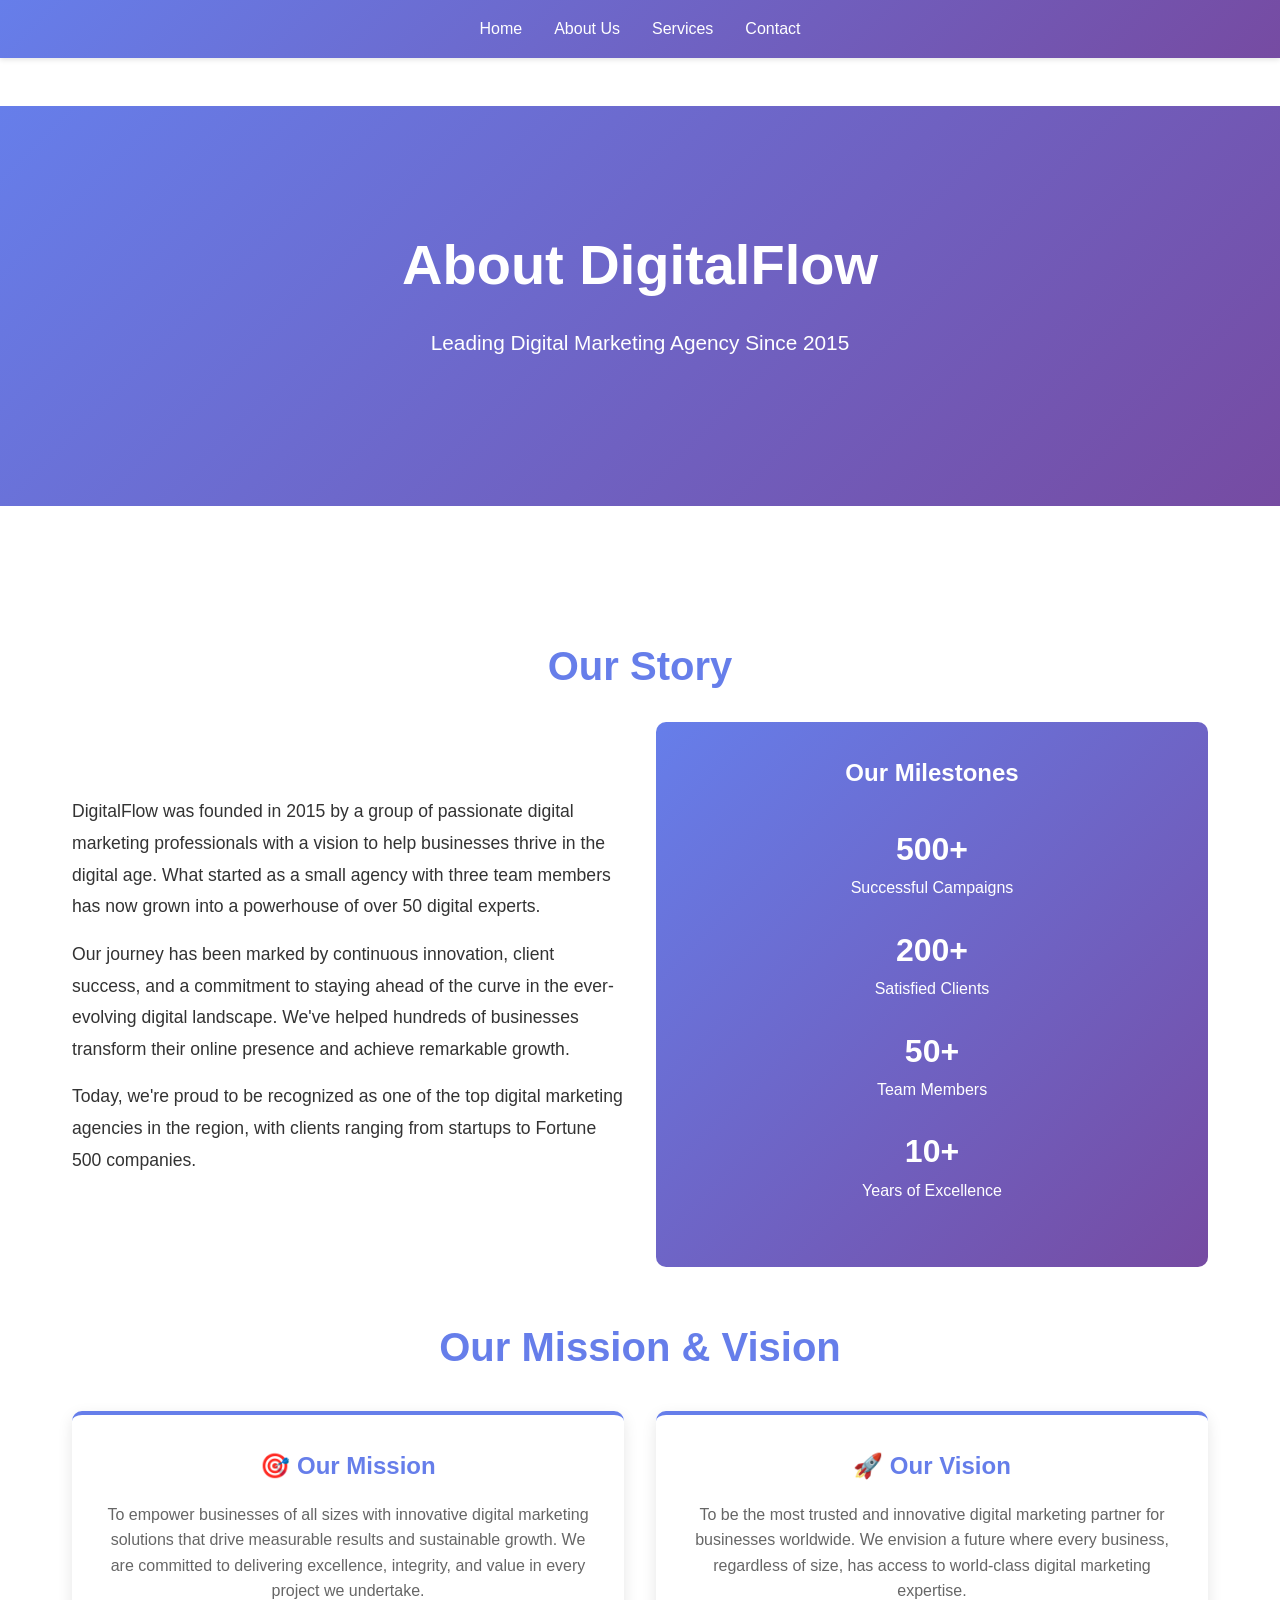
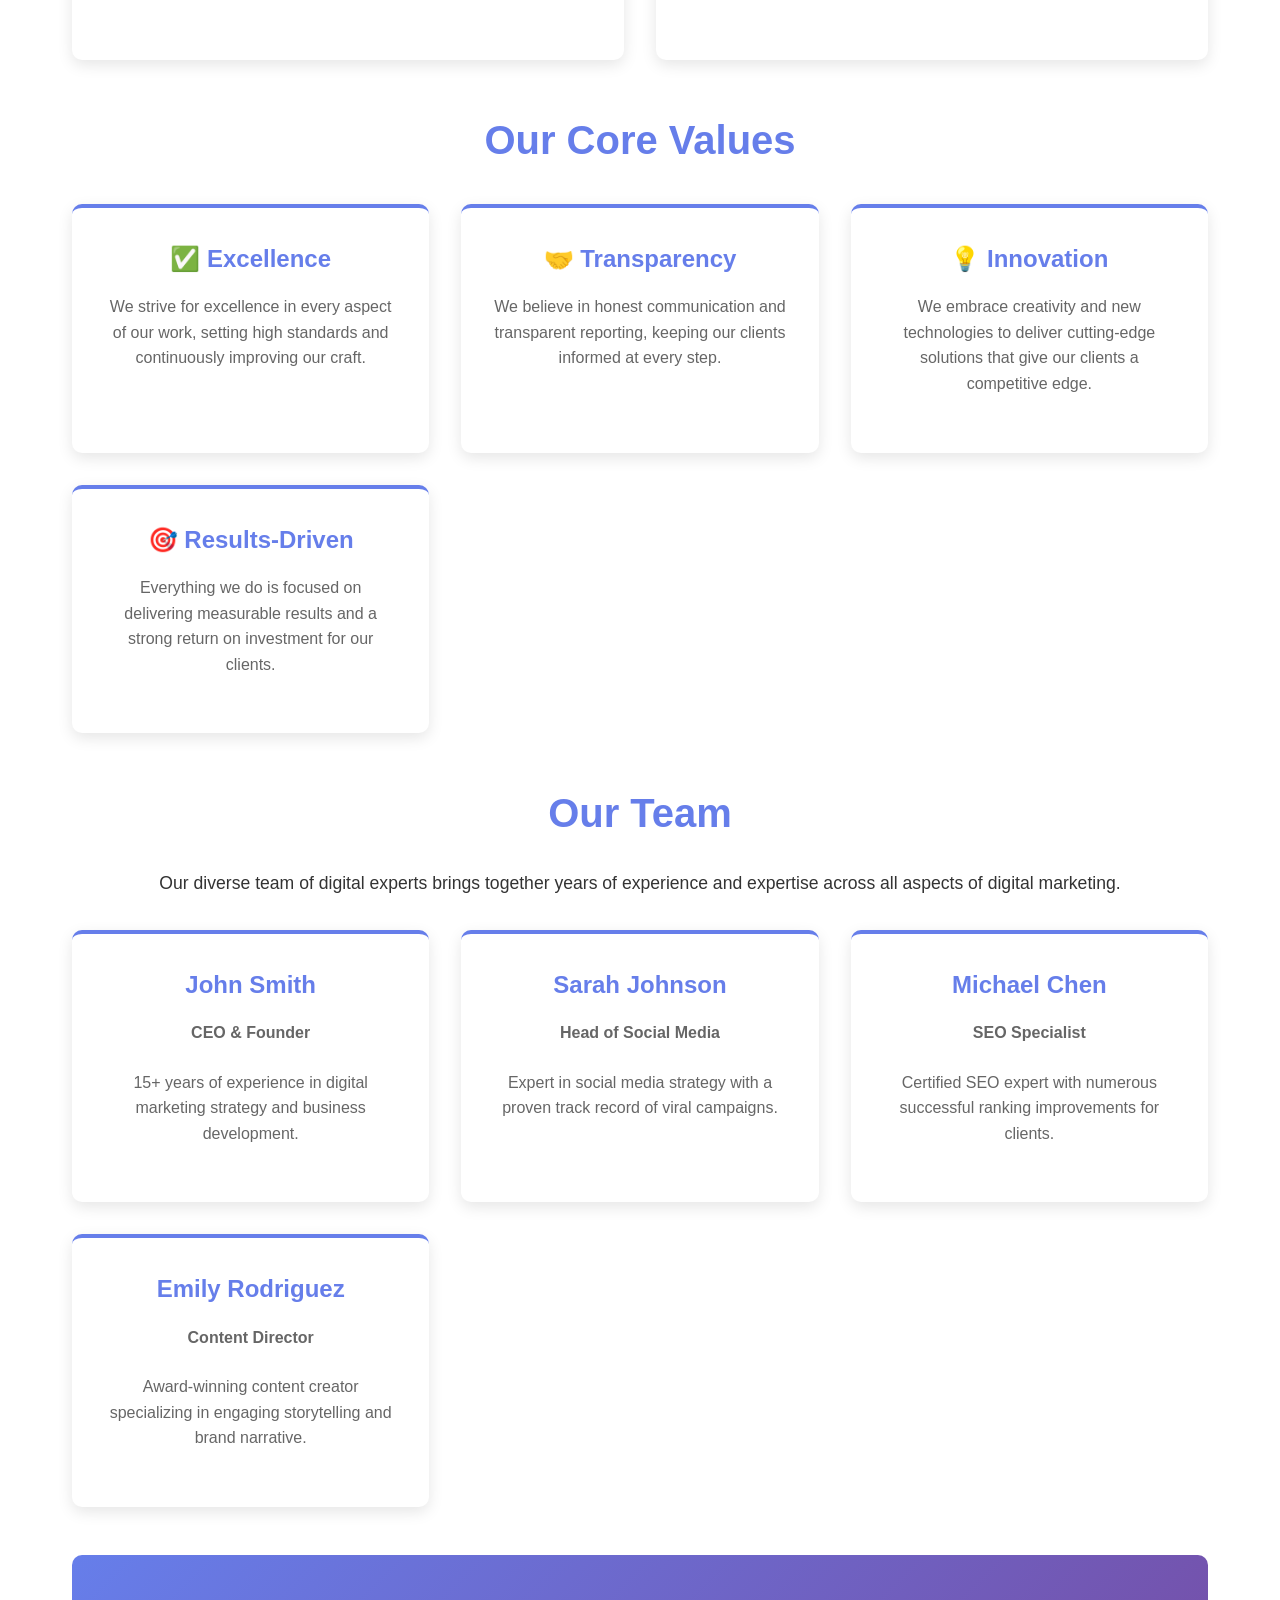
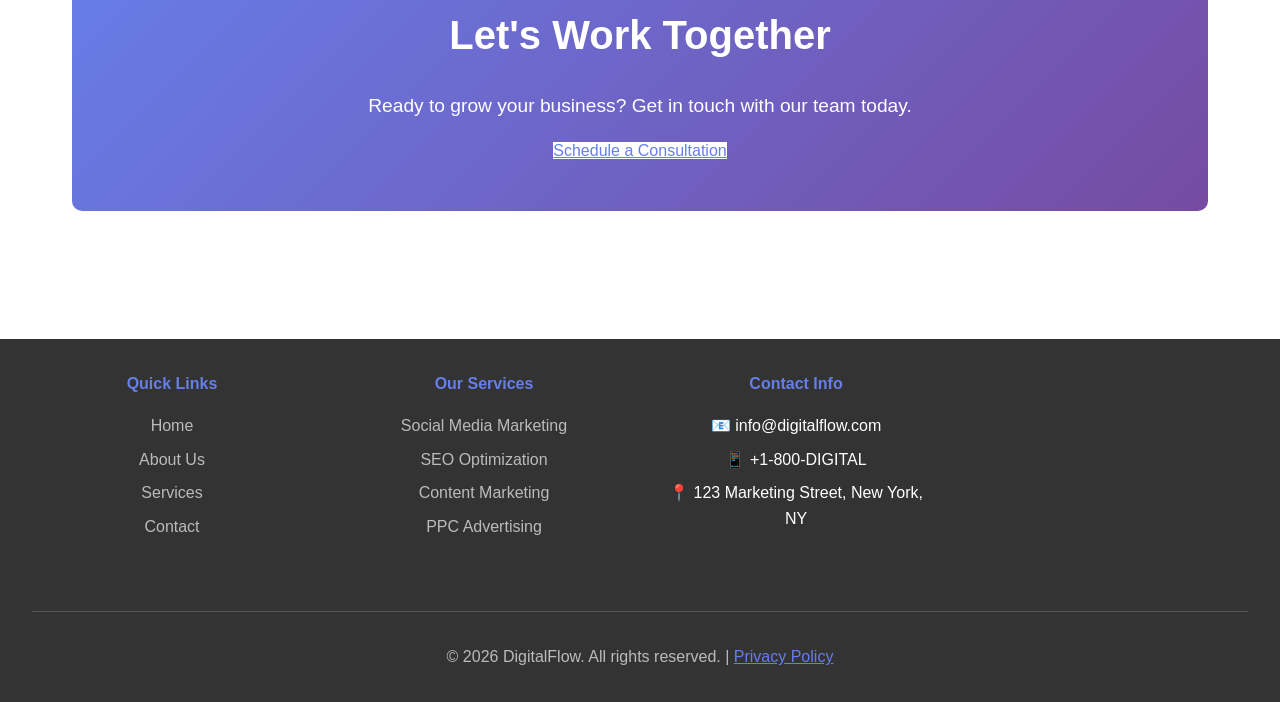
==== about.html @ e255d8bb "first commit" ====
<!DOCTYPE html>
<html lang="en">
<head>
    <meta charset="UTF-8">
    <meta name="viewport" content="width=device-width, initial-scale=1.0">
    <title>About Us - DigitalFlow</title>
    <link rel="stylesheet" href="style.css">
</head>
<body>
    <!-- Navigation Bar -->
    <nav>
        <ul>
            <li><a href="index.html">Home</a></li>
            <li><a href="about.html">About Us</a></li>
            <li><a href="services.html">Services</a></li>
            <li><a href="contact.html">Contact</a></li>
        </ul>
    </nav>

    <!-- Page Hero -->
    <section class="hero" style="min-height: 400px;">
        <h1>About DigitalFlow</h1>
        <p>Leading Digital Marketing Agency Since 2015</p>
    </section>

    <main>
        <!-- Our Story -->
        <section id="story">
            <h2>Our Story</h2>
            <div class="about-content">
                <div class="about-text">
                    <p>DigitalFlow was founded in 2015 by a group of passionate digital marketing professionals with a vision to help businesses thrive in the digital age. What started as a small agency with three team members has now grown into a powerhouse of over 50 digital experts.</p>
                    <p>Our journey has been marked by continuous innovation, client success, and a commitment to staying ahead of the curve in the ever-evolving digital landscape. We've helped hundreds of businesses transform their online presence and achieve remarkable growth.</p>
                    <p>Today, we're proud to be recognized as one of the top digital marketing agencies in the region, with clients ranging from startups to Fortune 500 companies.</p>
                </div>
                <div style="background: linear-gradient(135deg, #667eea 0%, #764ba2 100%); border-radius: 10px; padding: 2rem; color: white; text-align: center;">
                    <h3 style="color: white;">Our Milestones</h3>
                    <div style="margin: 2rem 0;">
                        <div style="margin-bottom: 1.5rem;">
                            <div style="font-size: 2rem; font-weight: bold;">500+</div>
                            <p>Successful Campaigns</p>
                        </div>
                        <div style="margin-bottom: 1.5rem;">
                            <div style="font-size: 2rem; font-weight: bold;">200+</div>
                            <p>Satisfied Clients</p>
                        </div>
                        <div style="margin-bottom: 1.5rem;">
                            <div style="font-size: 2rem; font-weight: bold;">50+</div>
                            <p>Team Members</p>
                        </div>
                        <div>
                            <div style="font-size: 2rem; font-weight: bold;">10+</div>
                            <p>Years of Excellence</p>
                        </div>
                    </div>
                </div>
            </div>
        </section>

        <!-- Mission & Vision -->
        <section id="mission-vision">
            <h2>Our Mission & Vision</h2>
            <div class="services-grid">
                <div class="service-card">
                    <h3>🎯 Our Mission</h3>
                    <p>To empower businesses of all sizes with innovative digital marketing solutions that drive measurable results and sustainable growth. We are committed to delivering excellence, integrity, and value in every project we undertake.</p>
                </div>
                <div class="service-card">
                    <h3>🚀 Our Vision</h3>
                    <p>To be the most trusted and innovative digital marketing partner for businesses worldwide. We envision a future where every business, regardless of size, has access to world-class digital marketing expertise.</p>
                </div>
            </div>
        </section>

        <!-- Core Values -->
        <section id="values">
            <h2>Our Core Values</h2>
            <div class="services-grid">
                <div class="service-card">
                    <h3>✅ Excellence</h3>
                    <p>We strive for excellence in every aspect of our work, setting high standards and continuously improving our craft.</p>
                </div>
                <div class="service-card">
                    <h3>🤝 Transparency</h3>
                    <p>We believe in honest communication and transparent reporting, keeping our clients informed at every step.</p>
                </div>
                <div class="service-card">
                    <h3>💡 Innovation</h3>
                    <p>We embrace creativity and new technologies to deliver cutting-edge solutions that give our clients a competitive edge.</p>
                </div>
                <div class="service-card">
                    <h3>🎯 Results-Driven</h3>
                    <p>Everything we do is focused on delivering measurable results and a strong return on investment for our clients.</p>
                </div>
            </div>
        </section>

        <!-- Team Section -->
        <section id="team">
            <h2>Our Team</h2>
            <p style="text-align: center; font-size: 1.1rem; margin-bottom: 2rem;">Our diverse team of digital experts brings together years of experience and expertise across all aspects of digital marketing.</p>
            <div class="services-grid">
                <div class="service-card">
                    <h3>John Smith</h3>
                    <p><strong>CEO & Founder</strong></p>
                    <p>15+ years of experience in digital marketing strategy and business development.</p>
                </div>
                <div class="service-card">
                    <h3>Sarah Johnson</h3>
                    <p><strong>Head of Social Media</strong></p>
                    <p>Expert in social media strategy with a proven track record of viral campaigns.</p>
                </div>
                <div class="service-card">
                    <h3>Michael Chen</h3>
                    <p><strong>SEO Specialist</strong></p>
                    <p>Certified SEO expert with numerous successful ranking improvements for clients.</p>
                </div>
                <div class="service-card">
                    <h3>Emily Rodriguez</h3>
                    <p><strong>Content Director</strong></p>
                    <p>Award-winning content creator specializing in engaging storytelling and brand narrative.</p>
                </div>
            </div>
        </section>

        <!-- CTA -->
        <section style="background: linear-gradient(135deg, #667eea 0%, #764ba2 100%); color: white; padding: 3rem 2rem; border-radius: 10px; text-align: center; margin-top: 3rem;">
            <h2 style="color: white;">Let's Work Together</h2>
            <p style="font-size: 1.2rem; margin: 1rem 0;">Ready to grow your business? Get in touch with our team today.</p>
            <a href="contact.html" class="btn" style="background: white; color: #667eea;">Schedule a Consultation</a>
        </section>
    </main>

    <!-- Footer -->
    <footer>
        <div class="footer-section">
            <h4>Quick Links</h4>
            <ul>
                <li><a href="index.html">Home</a></li>
                <li><a href="about.html">About Us</a></li>
                <li><a href="services.html">Services</a></li>
                <li><a href="contact.html">Contact</a></li>
            </ul>
        </div>
        <div class="footer-section">
            <h4>Our Services</h4>
            <ul>
                <li><a href="service-social-media.html">Social Media Marketing</a></li>
                <li><a href="service-seo.html">SEO Optimization</a></li>
                <li><a href="service-content.html">Content Marketing</a></li>
                <li><a href="service-ppc.html">PPC Advertising</a></li>
            </ul>
        </div>
        <div class="footer-section">
            <h4>Contact Info</h4>
            <ul>
                <li>📧 info@digitalflow.com</li>
                <li>📱 +1-800-DIGITAL</li>
                <li>📍 123 Marketing Street, New York, NY</li>
            </ul>
        </div>
        <div class="footer-bottom" style="grid-column: 1 / -1;">
            <p>&copy; 2026 DigitalFlow. All rights reserved. | <a href="#privacy" style="color: #667eea;">Privacy Policy</a></p>
        </div>
    </footer>
</body>
</html>
---- style.css ----
* {
    margin: 0;
    padding: 0;
    box-sizing: border-box;
}

body {
    font-family: 'Segoe UI', Tahoma, Geneva, Verdana, sans-serif;
    line-height: 1.6;
    color: #333;
}

/* Navigation Bar */
nav {
    background: linear-gradient(135deg, #667eea 0%, #764ba2 100%);
    padding: 1rem 2rem;
    position: sticky;
    top: 0;
    z-index: 1000;
    box-shadow: 0 2px 5px rgba(0, 0, 0, 0.1);
}

nav ul {
    list-style: none;
    display: flex;
    justify-content: center;
    flex-wrap: wrap;
    gap: 2rem;
}

nav a {
    color: white;
    text-decoration: none;
    font-weight: 500;
    transition: opacity 0.3s ease;
}

nav a:hover {
    opacity: 0.8;
    text-decoration: underline;
}

/* Hero Section */
.hero {
    background: linear-gradient(135deg, #667eea 0%, #764ba2 100%);
    color: white;
    padding: 100px 2rem;
    text-align: center;
    min-height: 600px;
    display: flex;
    align-items: center;
    justify-content: center;
    flex-direction: column;
}

.hero h1 {
    font-size: 3.5rem;
    margin-bottom: 1rem;
    animation: slideIn 0.8s ease;
}

.hero p {
    font-size: 1.3rem;
    margin-bottom: 2rem;
    max-width: 600px;
}

.hero .btn {
    background: white;
    color: #667eea;
    padding: 12px 30px;
    border: none;
    border-radius: 5px;
    cursor: pointer;
    font-size: 1rem;
    font-weight: 600;
    transition: transform 0.3s, box-shadow 0.3s;
    text-decoration: none;
    display: inline-block;
}

.hero .btn:hover {
    transform: translateY(-2px);
    box-shadow: 0 5px 15px rgba(0, 0, 0, 0.2);
}

@keyframes slideIn {
    from {
        opacity: 0;
        transform: translateY(-20px);
    }
    to {
        opacity: 1;
        transform: translateY(0);
    }
}

/* Main Content */
main {
    max-width: 1200px;
    margin: 0 auto;
    padding: 2rem;
}

section {
    margin: 3rem 0;
}

h2 {
    color: #667eea;
    font-size: 2.5rem;
    margin-bottom: 1.5rem;
    text-align: center;
}

h3 {
    color: #764ba2;
    font-size: 1.5rem;
    margin-bottom: 1rem;
}

/* About Section */
.about-content {
    display: grid;
    grid-template-columns: 1fr 1fr;
    gap: 2rem;
    align-items: center;
}

.about-content img {
    width: 100%;
    border-radius: 10px;
    box-shadow: 0 5px 15px rgba(0, 0, 0, 0.1);
}

.about-text p {
    margin-bottom: 1rem;
    font-size: 1.1rem;
    line-height: 1.8;
}

/* Services Grid */
.services-grid {
    display: grid;
    grid-template-columns: repeat(auto-fit, minmax(280px, 1fr));
    gap: 2rem;
    margin: 2rem 0;
}

.service-card {
    background: white;
    border-radius: 10px;
    padding: 2rem;
    text-align: center;
    box-shadow: 0 5px 15px rgba(0, 0, 0, 0.1);
    transition: transform 0.3s, box-shadow 0.3s;
    border-top: 4px solid #667eea;
}

.service-card:hover {
    transform: translateY(-5px);
    box-shadow: 0 10px 25px rgba(0, 0, 0, 0.15);
}

.service-card img {
    width: 100%;
    height: 200px;
    object-fit: cover;
    border-radius: 8px;
    margin-bottom: 1rem;
}

.service-card h3 {
    color: #667eea;
}

.service-card p {
    color: #666;
    margin-bottom: 1.5rem;
}

.service-card a {
    color: white;
    background: linear-gradient(135deg, #667eea 0%, #764ba2 100%);
    padding: 10px 20px;
    border-radius: 5px;
    text-decoration: none;
    font-weight: 600;
    display: inline-block;
    transition: opacity 0.3s;
}

.service-card a:hover {
    opacity: 0.9;
}

/* Service Detail Page */
.service-detail {
    background: white;
    border-radius: 10px;
    padding: 2rem;
    margin: 2rem 0;
}

.service-detail img {
    width: 100%;
    max-width: 800px;
    height: 400px;
    object-fit: cover;
    border-radius: 10px;
    margin-bottom: 2rem;
}

.service-detail-content {
    display: grid;
    grid-template-columns: 2fr 1fr;
    gap: 2rem;
}

.service-features {
    background: #f8f9fa;
    padding: 2rem;
    border-radius: 10px;
    margin-top: 2rem;
}

.service-features ul {
    list-style: none;
    padding-left: 0;
}

.service-features li {
    padding: 0.8rem 0;
    padding-left: 2rem;
    position: relative;
    color: #555;
}

.service-features li:before {
    content: "✓";
    position: absolute;
    left: 0;
    color: #667eea;
    font-weight: bold;
    font-size: 1.2rem;
}

.pricing-box {
    background: linear-gradient(135deg, #667eea 0%, #764ba2 100%);
    color: white;
    padding: 2rem;
    border-radius: 10px;
    text-align: center;
    height: fit-content;
    position: sticky;
    top: 100px;
}

.pricing-box h3 {
    color: white;
    margin-bottom: 1rem;
}

.price {
    font-size: 2.5rem;
    font-weight: bold;
    margin: 1rem 0;
}

.pricing-box button {
    background: white;
    color: #667eea;
    border: none;
    padding: 12px 30px;
    border-radius: 5px;
    font-weight: 600;
    cursor: pointer;
    margin-top: 1rem;
    width: 100%;
    transition: transform 0.3s;
}

.pricing-box button:hover {
    transform: scale(1.05);
}

/* Contact Form */
.contact-form {
    max-width: 600px;
    margin: 2rem auto;
    background: white;
    padding: 2rem;
    border-radius: 10px;
    box-shadow: 0 5px 15px rgba(0, 0, 0, 0.1);
}

.form-group {
    margin-bottom: 1.5rem;
}

.form-group label {
    display: block;
    margin-bottom: 0.5rem;
    color: #333;
    font-weight: 500;
}

.form-group input,
.form-group textarea {
    width: 100%;
    padding: 10px;
    border: 1px solid #ddd;
    border-radius: 5px;
    font-family: inherit;
    font-size: 1rem;
}

.form-group input:focus,
.form-group textarea:focus {
    outline: none;
    border-color: #667eea;
    box-shadow: 0 0 5px rgba(102, 126, 234, 0.3);
}

.form-group textarea {
    resize: vertical;
    min-height: 120px;
}

.form-group button {
    background: linear-gradient(135deg, #667eea 0%, #764ba2 100%);
    color: white;
    padding: 12px 30px;
    border: none;
    border-radius: 5px;
    cursor: pointer;
    font-size: 1rem;
    font-weight: 600;
    transition: opacity 0.3s;
    width: 100%;
}

.form-group button:hover {
    opacity: 0.9;
}

/* Footer */
footer {
    background: #333;
    color: white;
    padding: 2rem;
    margin-top: 3rem;
}

footer {
    display: grid;
    grid-template-columns: repeat(auto-fit, minmax(250px, 1fr));
    gap: 2rem;
    text-align: center;
}

.footer-section h4 {
    margin-bottom: 1rem;
    color: #667eea;
}

.footer-section ul {
    list-style: none;
}

.footer-section ul li {
    margin: 0.5rem 0;
}

.footer-section a {
    color: #bbb;
    text-decoration: none;
    transition: color 0.3s;
}

.footer-section a:hover {
    color: #667eea;
}

.footer-bottom {
    text-align: center;
    padding-top: 2rem;
    margin-top: 2rem;
    border-top: 1px solid #555;
    color: #bbb;
}

/* Responsive */
@media (max-width: 768px) {
    nav ul {
        gap: 1rem;
        flex-direction: column;
    }

    .hero h1 {
        font-size: 2rem;
    }

    .about-content {
        grid-template-columns: 1fr;
    }

    .service-detail-content {
        grid-template-columns: 1fr;
    }

    .pricing-box {
        position: static;
    }

    footer {
        grid-template-columns: 1fr;
    }
}
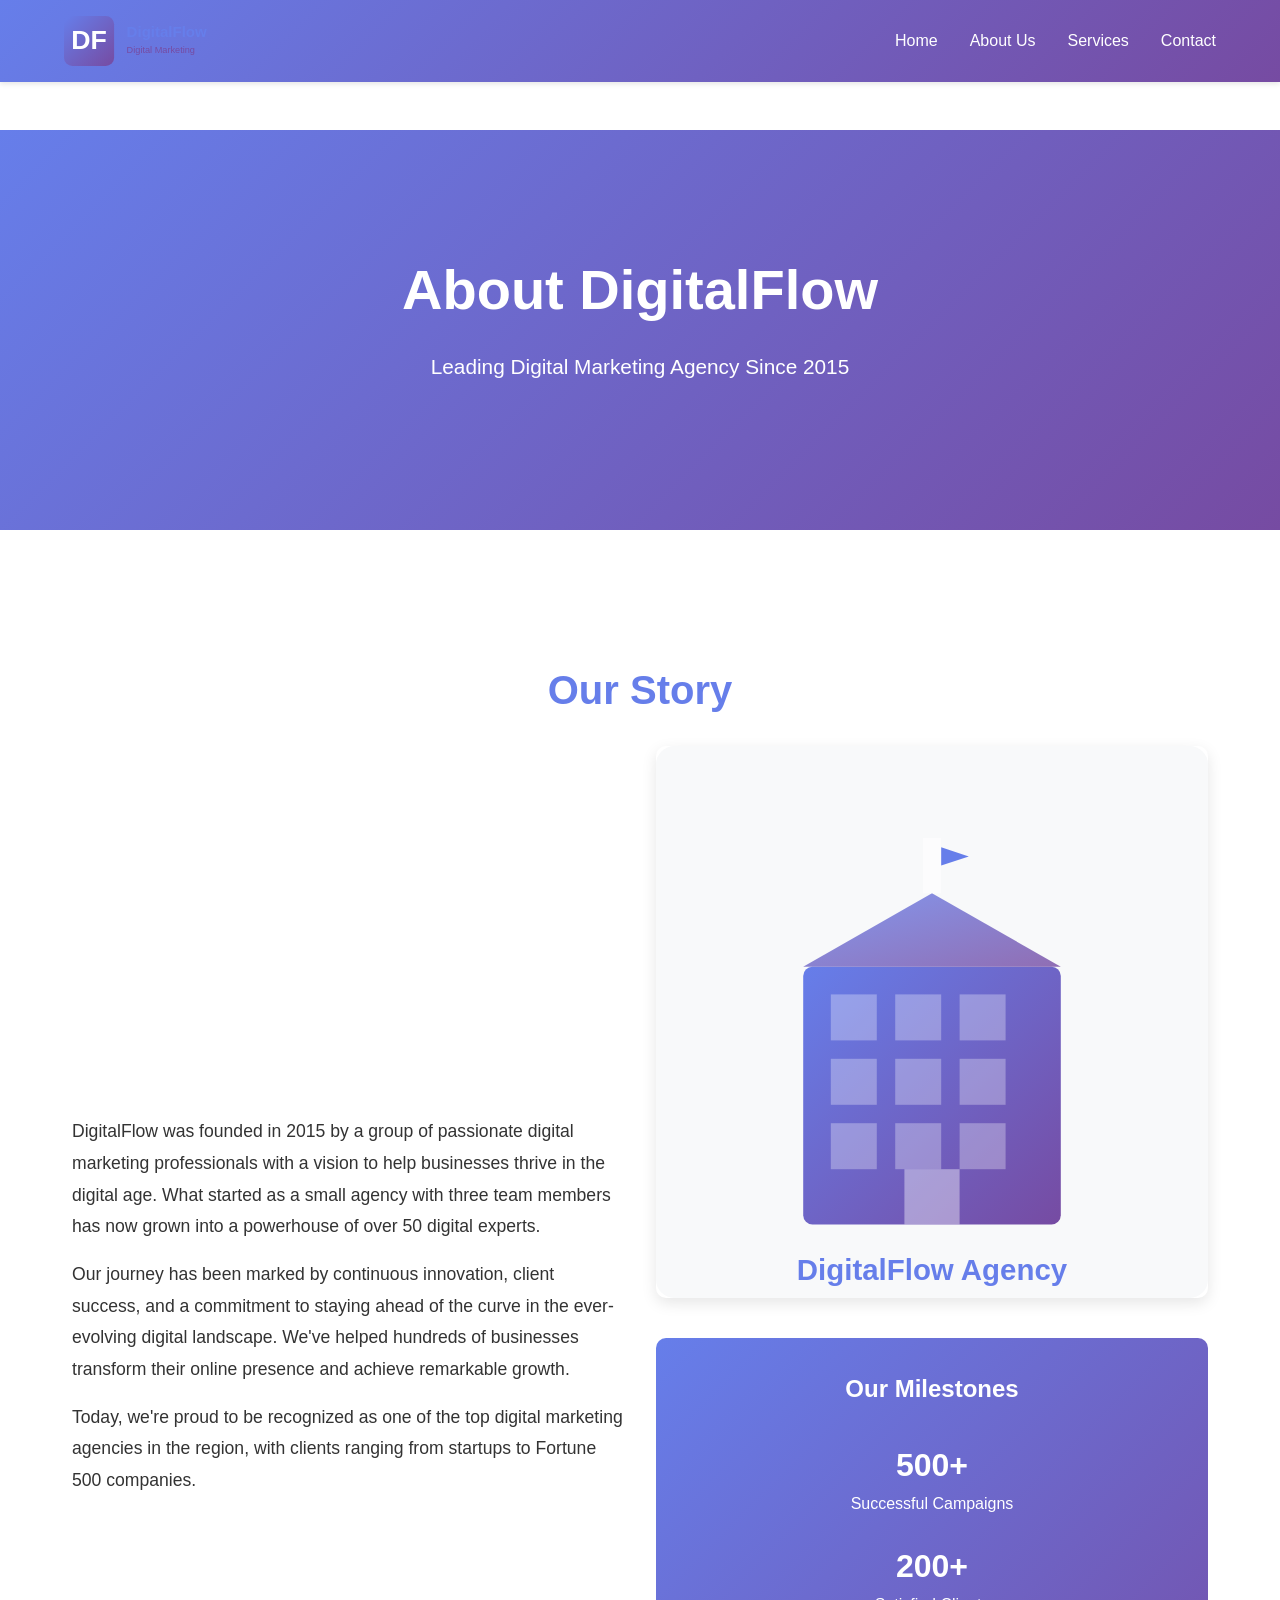
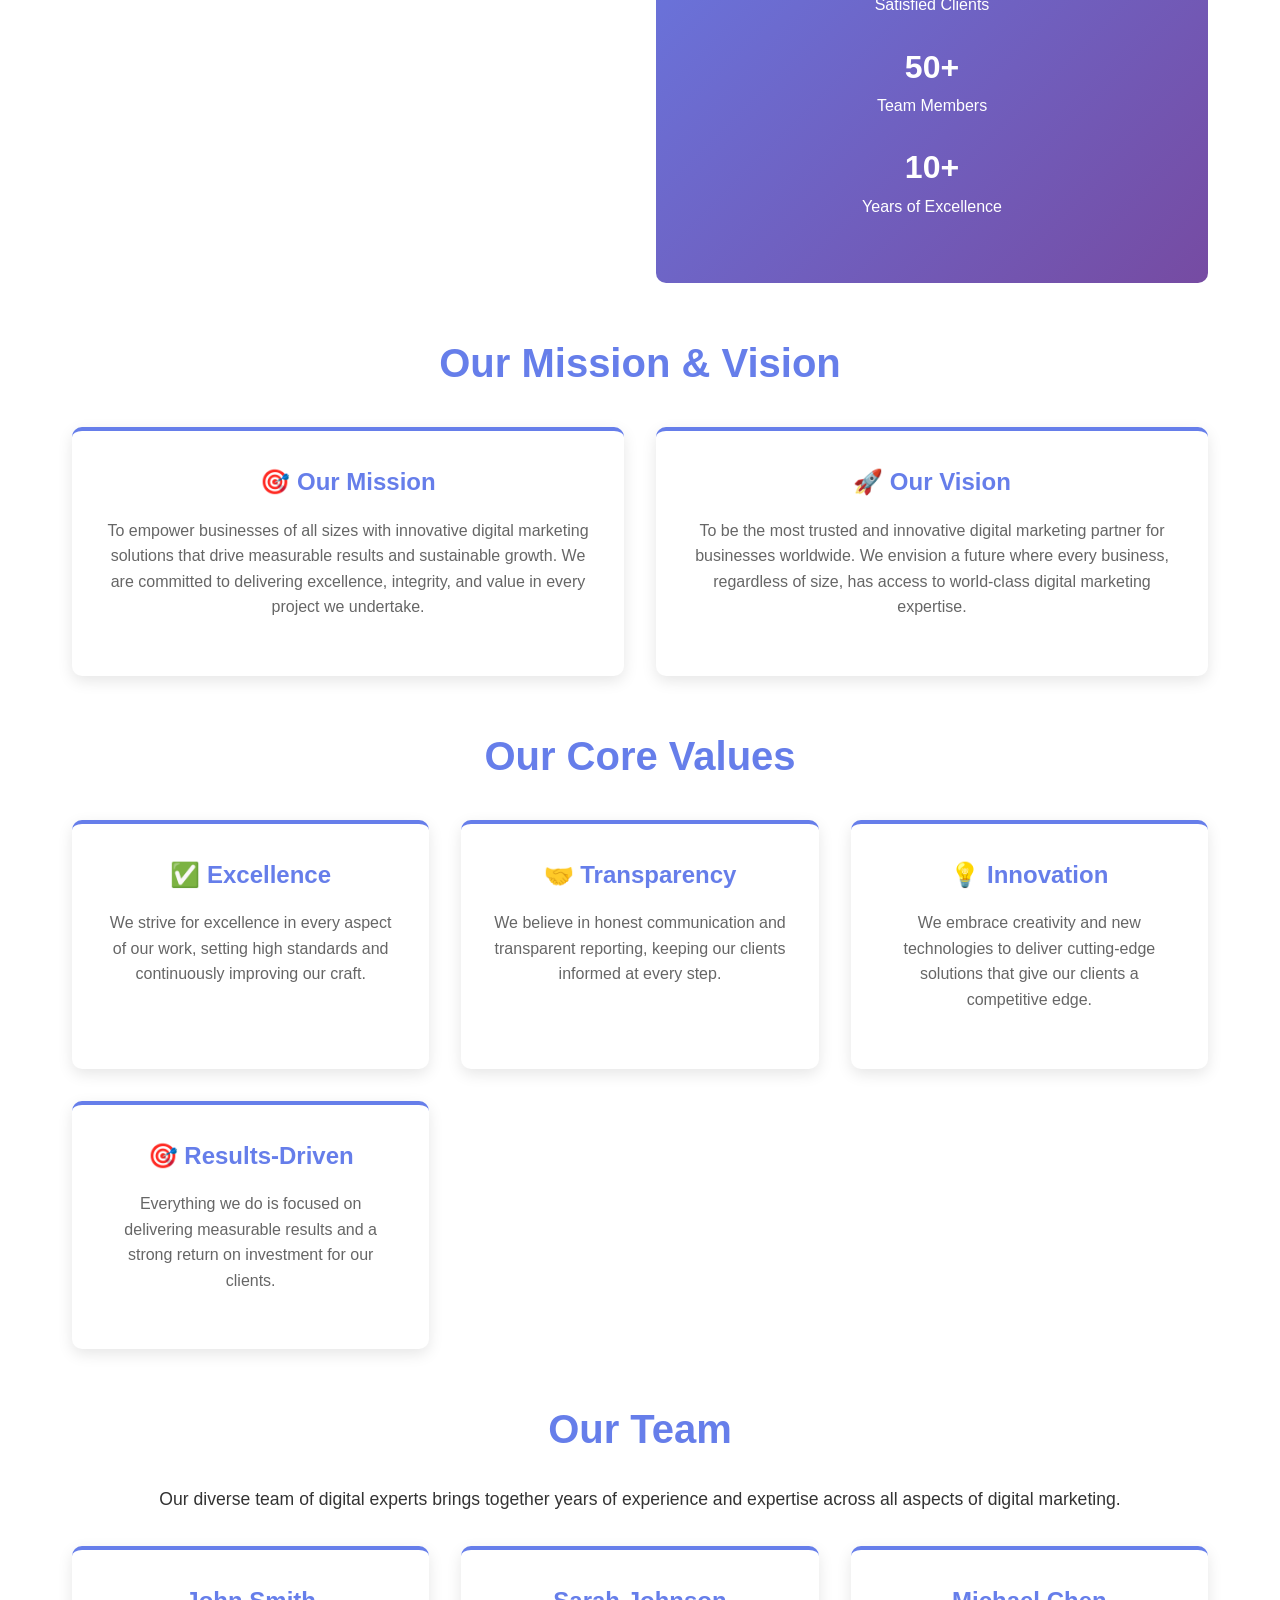
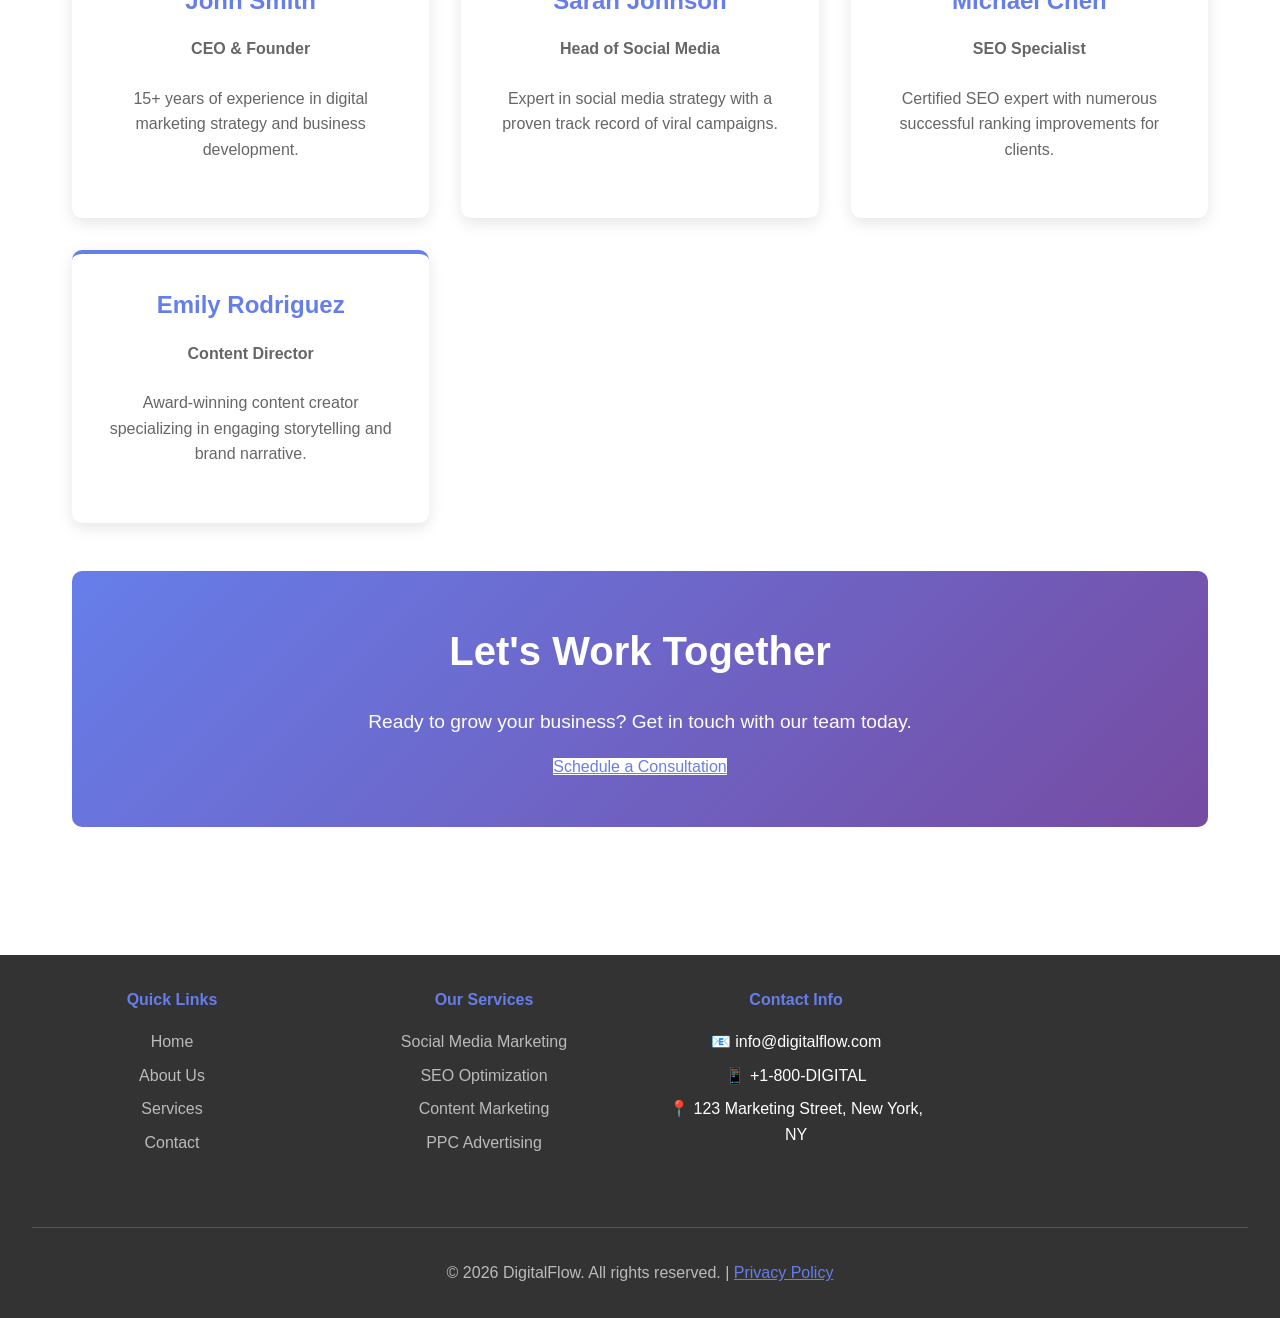
==== commit f7a7480f: "Add company logo and images to all pages" ====
--- a/about.html
+++ b/about.html
@@ -9,12 +9,17 @@
 <body>
     <!-- Navigation Bar -->
     <nav>
-        <ul>
-            <li><a href="index.html">Home</a></li>
-            <li><a href="about.html">About Us</a></li>
-            <li><a href="services.html">Services</a></li>
-            <li><a href="contact.html">Contact</a></li>
-        </ul>
+        <div style="display: flex; align-items: center; justify-content: space-between; padding: 0 2rem;">
+            <div style="display: flex; align-items: center; gap: 1rem;">
+                <img src="assets/images/logo.svg" alt="DigitalFlow Logo" style="height: 50px;">
+            </div>
+            <ul>
+                <li><a href="index.html">Home</a></li>
+                <li><a href="about.html">About Us</a></li>
+                <li><a href="services.html">Services</a></li>
+                <li><a href="contact.html">Contact</a></li>
+            </ul>
+        </div>
     </nav>
 
     <!-- Page Hero -->
@@ -33,7 +38,9 @@
                     <p>Our journey has been marked by continuous innovation, client success, and a commitment to staying ahead of the curve in the ever-evolving digital landscape. We've helped hundreds of businesses transform their online presence and achieve remarkable growth.</p>
                     <p>Today, we're proud to be recognized as one of the top digital marketing agencies in the region, with clients ranging from startups to Fortune 500 companies.</p>
                 </div>
-                <div style="background: linear-gradient(135deg, #667eea 0%, #764ba2 100%); border-radius: 10px; padding: 2rem; color: white; text-align: center;">
+                <div>
+                    <img src="assets/images/company-office.svg" alt="DigitalFlow Office" style="width: 100%; border-radius: 10px; margin-bottom: 2rem;">
+                    <div style="background: linear-gradient(135deg, #667eea 0%, #764ba2 100%); border-radius: 10px; padding: 2rem; color: white; text-align: center;">
                     <h3 style="color: white;">Our Milestones</h3>
                     <div style="margin: 2rem 0;">
                         <div style="margin-bottom: 1.5rem;">
